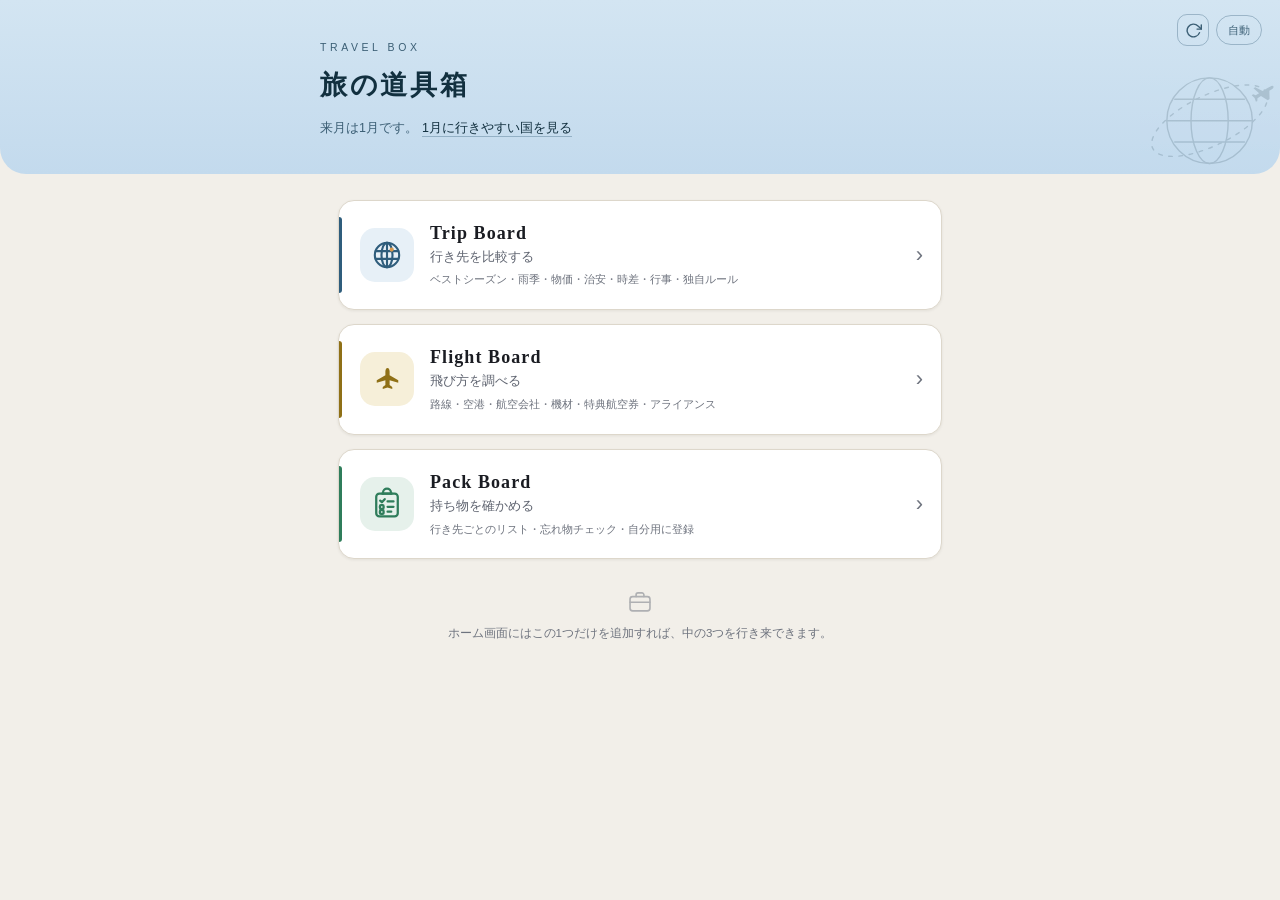
==== index.html @ 007981da "Pack Board を追加、航空券の時期と雨季の終わりかけの評価" ====
<!DOCTYPE html>
<html lang="ja">
<head>
<meta charset="UTF-8">
<meta name="viewport" content="width=device-width, initial-scale=1, viewport-fit=cover">
<meta name="apple-mobile-web-app-capable" content="yes">
<!-- 上の帯が明るい色になったので、iPhone の時計や電池は黒で出す必要があります。
     black-translucent のままだと白文字になって読めません。
     ★これも追加した瞬間に焼き付く項目です。 -->
<meta name="apple-mobile-web-app-status-bar-style" content="default">
<meta name="apple-mobile-web-app-title" content="Travel Box">
<meta name="theme-color" content="#d3e5f2" media="(prefers-color-scheme: light)">
<meta name="theme-color" content="#14303f" media="(prefers-color-scheme: dark)">
<link rel="manifest" href="manifest.json">
<link rel="apple-touch-icon" href="img/app-icon-180.png">
<link rel="icon" type="image/png" sizes="192x192" href="img/app-icon-192.png">
<link rel="icon" type="image/png" sizes="512x512" href="img/app-icon-512.png">
<title>Travel Box</title>
<script>
/* 画面が描かれる前に明暗を決めます。中のアプリと同じ保存先を使わないよう、
   玄関は玄関で自分の設定を持ちます。 */
(function () {
  try {
    var pref = localStorage.getItem('travel-box-v1:theme') || 'auto';
    var dark = pref === 'dark' ||
               (pref === 'auto' && matchMedia('(prefers-color-scheme: dark)').matches);
    document.documentElement.dataset.theme = dark ? 'dark' : 'light';
  } catch (e) {
    document.documentElement.dataset.theme = 'light';
  }
})();
</script>
<!-- ★ ?v= は「読み込み直させるための版番号」です。
     css を直したら、ここを1つ上げてください。 -->
<link rel="stylesheet" href="css/entry.css?v=20260816a">
</head>
<body>

<!-- ===== しるしのもと =====
     形をここに1回だけ書いて、下から <use> で呼び出します。
     同じ形を何度も書かずに済み、大きさと色は呼び出す側で決められます。
     地球と飛行機は中の2つのアプリの目印でもあるので、
     形を変えるときは Trip Board / Flight Board のヘッダーもそろえてください。 -->
<svg class="sprite" aria-hidden="true" focusable="false">
  <symbol id="i-globe" viewBox="0 0 24 24">
    <g fill="none" stroke="currentColor" stroke-width="1.5" stroke-linecap="round">
      <circle cx="12" cy="12" r="8.6"/>
      <ellipse cx="12" cy="12" rx="3.9" ry="8.6"/>
      <path d="M4 9.3h16M4 14.7h16M12 3.4v17.2"/>
    </g>
    <!-- 行き先の点。ひとつだけ色を差して、地球儀ではなく「旅の目的地」に見せます -->
    <circle class="i-ac" cx="15.3" cy="8.2" r="1.5"/>
  </symbol>

  <symbol id="i-plane" viewBox="0 0 24 24">
    <path fill="currentColor" d="M12 2.4c1.05 0 1.75 1.35 1.75 3v3.05l7.15 4.2v2.1
      l-7.15-2.2v4.05l2.2 1.6v1.6L12 18.7l-3.95 1.1v-1.6l2.2-1.6v-4.05L3.1 14.75v-2.1
      l7.15-4.2V5.4c0-1.65.7-3 1.75-3z"/>
  </symbol>

  <!-- 更新のしるし。時計回りの矢印は「読み込み直す」の共通の形です -->
  <symbol id="i-refresh" viewBox="0 0 24 24">
    <g fill="none" stroke="currentColor" stroke-width="2"
       stroke-linecap="round" stroke-linejoin="round">
      <polyline points="23 4 23 10 17 10"/>
      <path d="M20.49 15a9 9 0 1 1-2.12-9.36L23 10"/>
    </g>
  </symbol>

  <!-- Pack Board のしるし。留め具の付いた紙ばさみ -->
  <symbol id="i-board" viewBox="0 0 24 24">
    <g fill="none" stroke="currentColor" stroke-width="1.6"
       stroke-linecap="round" stroke-linejoin="round">
      <rect x="4.4" y="4.6" width="15.2" height="16.2" rx="2.2"/>
      <path d="M9.2 4.6V3.9a2.8 2.8 0 0 1 5.6 0v.7"/>
      <path d="M8.6 4.6h6.8"/>
      <path d="M12.4 10.2h4.2M12.4 14h4.2M12.4 17.4h2.6"/>
      <path d="m7.2 9.6 1.2 1.2 2-2.2"/>
      <rect x="7" y="12.8" width="2.6" height="2.6" rx=".7"/>
      <rect x="7" y="16.4" width="2.6" height="2.6" rx=".7"/>
    </g>
  </symbol>

  <symbol id="i-case" viewBox="0 0 24 24">
    <g fill="none" stroke="currentColor" stroke-width="1.5"
       stroke-linecap="round" stroke-linejoin="round">
      <rect x="2.8" y="7" width="18.4" height="13.2" rx="2.4"/>
      <path d="M8.4 7V5.4a1.8 1.8 0 0 1 1.8-1.8h3.6a1.8 1.8 0 0 1 1.8 1.8V7"/>
      <path d="M2.8 12.2h18.4"/>
    </g>
  </symbol>
</svg>

<header class="hero">
  <!-- 上の帯の絵。地球とその周りを回る点線が、中の2つのアプリ
       （行き先を選ぶ／飛び方を調べる）をそのまま表しています。
       文字より薄くしてあるので、見出しの読みやすさは変わりません。 -->
  <svg class="hero__art" viewBox="0 0 200 150" aria-hidden="true" focusable="false">
    <g fill="none" stroke="currentColor" stroke-width="1.5" stroke-linecap="round">
      <circle cx="120" cy="76" r="46"/>
      <ellipse cx="120" cy="76" rx="20" ry="46"/>
      <path d="M74 76h92M82.5 53h75M82.5 99h75"/>
      <ellipse cx="120" cy="76" rx="68" ry="27"
               transform="rotate(-26 120 76)" stroke-dasharray="4 7"/>
    </g>
    <path fill="currentColor" transform="translate(179 45) rotate(58) scale(1.25)"
          d="M0-9c.9 0 1.5 1.1 1.5 2.5v2.5l6.1 3.6v1.8L1.5 4.5V8l1.9 1.4v1.4L0 10l-3.4.8
             v-1.4L-1.5 8V4.5l-6.1 1.9V4.6l6.1-3.6v-2.5C-1.5-7.9-.9-9 0-9z"/>
  </svg>

  <div class="hero__inner">
    <p class="hero__kicker">TRAVEL BOX</p>
    <h1 class="hero__title">旅の道具箱</h1>
    <p class="hero__sub" id="heroSub">読み込み中…</p>
  </div>
  <div class="hero__btns">
    <!-- 手動での更新。ふだんは sw.js が自動で新しくしますが、
         古い画面のままのときはここを押します（js/update.js） -->
    <button type="button" class="head-icon" id="updateBtn"
            title="最新版に更新" aria-label="最新版に更新">
      <svg class="head-icon__i" aria-hidden="true"><use href="#i-refresh"/></svg>
    </button>
    <button type="button" class="theme-btn" id="themeBtn">自動</button>
  </div>
</header>

<main class="page">

  <!-- ===== アプリの一覧 ===== -->
  <nav class="apps" aria-label="アプリ">

    <a class="app app--trip" href="Trip-Board/index.html">
      <span class="app__icon" aria-hidden="true">
        <svg class="app__mark"><use href="#i-globe"/></svg>
      </span>
      <span class="app__body">
        <span class="app__name">Trip Board</span>
        <span class="app__desc">行き先を比較する</span>
        <span class="app__detail">ベストシーズン・雨季・物価・治安・時差・行事・独自ルール</span>
      </span>
      <span class="app__chev" aria-hidden="true">›</span>
    </a>

    <a class="app app--flight" href="Flight-Board/index.html">
      <span class="app__icon" aria-hidden="true">
        <svg class="app__mark app__mark--plane"><use href="#i-plane"/></svg>
      </span>
      <span class="app__body">
        <span class="app__name">Flight Board</span>
        <span class="app__desc">飛び方を調べる</span>
        <span class="app__detail">路線・空港・航空会社・機材・特典航空券・アライアンス</span>
      </span>
      <span class="app__chev" aria-hidden="true">›</span>
    </a>

    <a class="app app--pack" href="Pack-Board/index.html">
      <span class="app__icon" aria-hidden="true">
        <svg class="app__mark"><use href="#i-board"/></svg>
      </span>
      <span class="app__body">
        <span class="app__name">Pack Board</span>
        <span class="app__desc">持ち物を確かめる</span>
        <span class="app__detail">行き先ごとのリスト・忘れ物チェック・自分用に登録</span>
      </span>
      <span class="app__chev" aria-hidden="true">›</span>
    </a>

  </nav>


  <footer class="foot">
    <svg class="foot__mark" aria-hidden="true"><use href="#i-case"/></svg>
    <p>ホーム画面にはこの1つだけを追加すれば、中の3つを行き来できます。</p>
  </footer>

</main>

<script>
/* 明暗の切り替え。中のアプリと同じ操作感に揃えています。 */
(function () {
  var btn = document.getElementById('themeBtn');
  var key = 'travel-box-v1:theme';
  var order = ['auto', 'light', 'dark'];
  var label = { auto: '自動', light: '明', dark: '暗' };

  function apply(pref) {
    var dark = pref === 'dark' ||
      (pref === 'auto' && matchMedia('(prefers-color-scheme: dark)').matches);
    document.documentElement.dataset.theme = dark ? 'dark' : 'light';
    btn.textContent = label[pref];
  }

  var pref = localStorage.getItem(key) || 'auto';
  apply(pref);
  btn.addEventListener('click', function () {
    pref = order[(order.indexOf(pref) + 1) % order.length];
    try { localStorage.setItem(key, pref); } catch (e) { /* 無視 */ }
    apply(pref);
  });
  matchMedia('(prefers-color-scheme: dark)').addEventListener('change', function () {
    apply(pref);
  });
})();

/* 見出しの下に、いまの日本時刻と「来月のおすすめ」への入口を出します。
   玄関に来た時点でひとつだけ判断の材料があると、次に押す場所が決まります。 */
(function () {
  var now = new Date();
  var next = new Date(now.getFullYear(), now.getMonth() + 1, 1);
  var m = next.getMonth() + 1;
  var sub = document.getElementById('heroSub');
  sub.innerHTML = '来月は' + m + '月です。' +
    '<a href="Trip-Board/index.html">' + m + '月に行きやすい国を見る</a>';

  /* Trip Board 側は選んだ月を保存して開くので、
     ここで先に書き込んでおけば、開いた瞬間にその月で並びます。 */
  try {
    var key = 'trip-board-v1:state';
    var s = JSON.parse(localStorage.getItem(key) || '{}');
    var link = sub.querySelector('a');
    link.addEventListener('click', function () {
      s.month = m;
      localStorage.setItem(key, JSON.stringify(s));
    });
  } catch (e) { /* 保存できなくてもリンクは働きます */ }
})();
</script>
<script src="js/update.js?v=20260816a"></script>

<script>
/* 世話係の登録。これが無いと sw.js は働きません。
   ★この行が入った版を上げた直後だけ、ホーム画面のアイコンを
     いったん消して追加し直す必要があります（古いページには
     登録が入っていないため）。以降は自動で新しくなります。 */
if ('serviceWorker' in navigator) {
  window.addEventListener('load', function () {
    navigator.serviceWorker.register('sw.js').catch(function () {});
  });
}
</script>
</body>
</html>
---- css/entry.css ----
/* ============================================================
 *  Travel Box — 玄関のデザイン
 *
 *  上の帯はホーム画面のアイコンと同じ淡い藍にしています。
 *  アイコンを押した先が同じ色で始まるので、つながって見えます。
 *  それぞれのアプリの色（藍と金）はカードの中でだけ使います。
 * ============================================================ */

* { box-sizing: border-box; }

:root {
  --bg:        #f2efe9;
  --surface:   #ffffff;
  --surface-2: #f7f4ee;
  --line:      #ddd7cb;
  --text:      #1a1c22;
  --text-sub:  #5f6470;
  --text-weak: #6e737e;
  /* 上の帯はアイコンの地と同じ色。ホーム画面のアイコンを押した先が
     同じ色で始まるので、つながって見えます。 */
  --hero-bg:   #d3e5f2;
  --hero-bg-2: #c3daed;   /* 帯の下端。上端より少しだけ深い同系色 */
  --hero-fg:   #12303f;   /* 10.7 : 1 */
  --hero-sub:  #3c5f75;   /*  5.3 : 1 */
  --hero-line: rgba(30, 74, 104, .3);
  --trip:      #2f5d7c;
  --flight:    #8f7016;
  --pack:      #2f7d5b;
  /* しるしを置く四角の地。アプリの色を薄く敷いて、
     2枚のカードがひと目で別のものだと分かるようにしています。 */
  --tile-trip:   #e7f0f7;
  --tile-flight: #f6efd9;
  --tile-pack:   #e6f1eb;
  --radius:    16px;
  --shadow:    0 1px 3px rgba(30, 28, 20, .07);
}

:root[data-theme="dark"] {
  --bg:        #0e1016;
  --surface:   #171a22;
  --surface-2: #1d2029;
  --line:      #333846;
  --text:      #e9eaee;
  --text-sub:  #a2a7b3;
  --text-weak: #8d929e;
  --hero-bg:   #14303f;   /* 暗いときは同じ色味を深くした紺 */
  --hero-bg-2: #0f2531;
  --hero-fg:   #eaf3fa;
  --hero-sub:  #9fbdd2;
  --hero-line: rgba(200, 224, 240, .3);
  --trip:      #7fb3d5;
  --flight:    #c9a227;
  --pack:      #5fbf92;
  --tile-trip:   #1d2c37;
  --tile-flight: #2a2718;
  --tile-pack:   #1b2b23;
  --shadow:    none;
}

html, body { margin: 0; padding: 0; }

/* しるしのもと。画面には出さず、<use> で呼び出すためだけに置いてあります。
   display:none にすると Safari で <use> が働かないので、
   場所を取らない形で残しています。 */
.sprite {
  position: absolute;
  width: 0;
  height: 0;
  overflow: hidden;
}
/* しるしの中で1点だけ差す色。地球の「行き先の点」に使っています */
.i-ac { fill: #d99a4e; stroke: none; }

body {
  font-family: -apple-system, BlinkMacSystemFont, "Hiragino Sans",
               "Hiragino Kaku Gothic ProN", "Yu Gothic", sans-serif;
  font-size: 15px;
  line-height: 1.75;
  background: var(--bg);
  color: var(--text);
  -webkit-text-size-adjust: 100%;
}

/* ---------- 見出し ---------- */
.hero {
  position: relative;
  overflow: hidden;                 /* 絵が右にはみ出す分を切ります */
  /* 上端はアイコンと同じ色のまま（iPhone の時計まわりと地続きに見せるため）、
     下へ行くほどわずかに深くします。板に厚みが出ます。 */
  background: linear-gradient(180deg, var(--hero-bg) 0%, var(--hero-bg-2) 100%);
  color: var(--hero-fg);
  padding: calc(38px + env(safe-area-inset-top)) 22px 34px;
  /* 下の角を丸めて、帯ではなく1枚の板に見せます。
     下地の生成りが角からのぞくので、階層が伝わります。 */
  border-radius: 0 0 26px 26px;
}

/* 上の帯の絵。文字の下に敷きます。
   opacity を上げると見出しが読みにくくなるので、0.2 までにしてください。 */
.hero__art {
  position: absolute;
  right: -4px;
  bottom: -16px;
  width: 186px;
  height: auto;
  color: var(--hero-fg);
  opacity: .17;
  pointer-events: none;
}

.hero__inner { position: relative; max-width: 640px; margin: 0 auto; }

.hero__kicker {
  margin: 0;
  font-size: 10.5px;
  letter-spacing: .34em;
  color: var(--hero-sub);
}

.hero__title {
  margin: 6px 0 8px;
  font-family: "Hiragino Mincho ProN", "Yu Mincho", serif;
  font-weight: 600;
  font-size: 27px;
  letter-spacing: .1em;
}

.hero__sub {
  margin: 0;
  font-size: 12.5px;
  color: var(--hero-sub);
}
.hero__sub a {
  color: var(--hero-fg);
  text-decoration: none;
  border-bottom: 1px solid var(--hero-line);
  padding-bottom: 1px;
  margin-left: 4px;
}

/* 右上のボタン2つ。更新と明暗の切替を並べます */
.hero__btns {
  position: absolute;
  top: calc(14px + env(safe-area-inset-top));
  right: 18px;
  display: flex;
  align-items: center;
  gap: 7px;
}

.theme-btn {
  padding: 5px 11px;
  border: 1px solid var(--hero-line);
  border-radius: 999px;
  background: transparent;
  color: var(--hero-sub);
  font: inherit;
  font-size: 10.5px;
  cursor: pointer;
}
.theme-btn:active { background: rgba(30, 74, 104, .12); }

/* ---------- ページ ---------- */
.page {
  max-width: 640px;
  margin: 0 auto;
  padding: 26px 18px calc(48px + env(safe-area-inset-bottom));
}

/* ---------- アプリのカード ---------- */
.apps { display: flex; flex-direction: column; gap: 14px; }

.app {
  position: relative;
  overflow: hidden;
  display: flex;
  align-items: center;
  gap: 16px;
  padding: 20px 18px 20px 21px;
  border: 1px solid var(--line);
  border-radius: var(--radius);
  background: var(--surface);
  box-shadow: var(--shadow);
  text-decoration: none;
  color: inherit;
}
.app:active { background: var(--surface-2); }

/* カードの左端の細い色帯。アプリごとの色をここでも出して、
   カードとしるしが同じ持ち物だと分かるようにしています。 */
.app::before {
  content: "";
  position: absolute;
  left: 0;
  top: 16px;
  bottom: 16px;
  width: 3px;
  border-radius: 0 3px 3px 0;
  background: currentColor;
}
.app--trip::before { color: var(--trip); }
.app--flight::before { color: var(--flight); }
.app--pack::before { color: var(--pack); }

.app__icon {
  flex: 0 0 auto;
  width: 54px;
  height: 54px;
  display: flex;
  align-items: center;
  justify-content: center;
  border-radius: 15px;
  background: var(--tile);
}
.app__mark {
  width: 34px;
  height: 34px;
  display: block;
}
/* 飛行機は塗りのしるしなので、線の地球と重さをそろえるために少し小さくします */
.app__mark--plane { width: 29px; height: 29px; }

.app--trip .app__icon { color: var(--trip); --tile: var(--tile-trip); }
.app--flight .app__icon { color: var(--flight); --tile: var(--tile-flight); }
.app--pack .app__icon { color: var(--pack); --tile: var(--tile-pack); }

.app__body { flex: 1 1 auto; min-width: 0; display: flex; flex-direction: column; }

.app__name {
  font-family: "Hiragino Mincho ProN", "Yu Mincho", serif;
  font-weight: 600;
  font-size: 18px;
  letter-spacing: .06em;
  line-height: 1.4;
}
.app__desc { font-size: 13px; color: var(--text-sub); }
.app__detail {
  margin-top: 3px;
  font-size: 11px;
  line-height: 1.6;
  color: var(--text-weak);
}

.app__chev { flex: 0 0 auto; font-size: 22px; color: var(--text-weak); }

/* ---------- 足元 ---------- */
.foot {
  margin-top: 30px;
  font-size: 11.5px;
  color: var(--text-weak);
  text-align: center;
}
.foot p { margin: 0; }
/* 鞄のしるし。ホーム画面のアイコンと同じ形なので、
   「この1つを入れておけばよい」という文と絵が同じことを言っています。 */
.foot__mark {
  width: 26px;
  height: 26px;
  display: block;
  margin: 0 auto 8px;
  color: var(--text-weak);
  opacity: .5;
}

/* ===== 更新ボタン =====
   ホームボタンと同じ「囲みのある四角＝押せる」に揃えています。
   押しているあいだは矢印が回って、待っていることが分かるようにします。 */
.head-icon {
  position: relative;
  flex: 0 0 auto;
  width: 32px;
  height: 32px;
  display: flex;
  align-items: center;
  justify-content: center;
  padding: 0;
  border-radius: 10px;
  font: inherit;
  cursor: pointer;
}
/* 見た目は32pxのまま、指の当たり判定だけ44pxに広げます */
.head-icon::after {
  content: "";
  position: absolute;
  top: 50%;
  left: 50%;
  width: 44px;
  height: 44px;
  transform: translate(-50%, -50%);
}
.head-icon__i { width: 17px; height: 17px; display: block; }
.head-icon.is-busy { pointer-events: none; }
.head-icon.is-busy .head-icon__i { animation: spin .9s linear infinite; }
@keyframes spin { to { transform: rotate(360deg); } }
@media (prefers-reduced-motion: reduce) {
  .head-icon.is-busy .head-icon__i { animation: none; opacity: .5; }
}

/* ===== 画面の上に出る短い知らせ =====
   押したのに何も言われないと、効いたのかどうか分かりません。 */
.toast {
  position: fixed;
  left: 50%;
  top: calc(14px + env(safe-area-inset-top));
  z-index: 60;
  margin: 0;
  padding: 9px 18px;
  max-width: calc(100vw - 32px);
  border-radius: 999px;
  font-size: 13px;
  text-align: center;
  transform: translate(-50%, -14px);
  opacity: 0;
  transition: opacity .3s ease, transform .3s ease;
  pointer-events: none;
}
.toast.is-on { opacity: 1; transform: translate(-50%, 0); }

.head-icon {
  border: 1px solid var(--hero-line);
  background: transparent;
  color: var(--hero-sub);
}
.head-icon:active { background: rgba(30, 74, 104, .12); }
.toast {
  background: var(--text);
  color: var(--bg);
  box-shadow: 0 2px 10px rgba(20, 20, 25, .25);
}
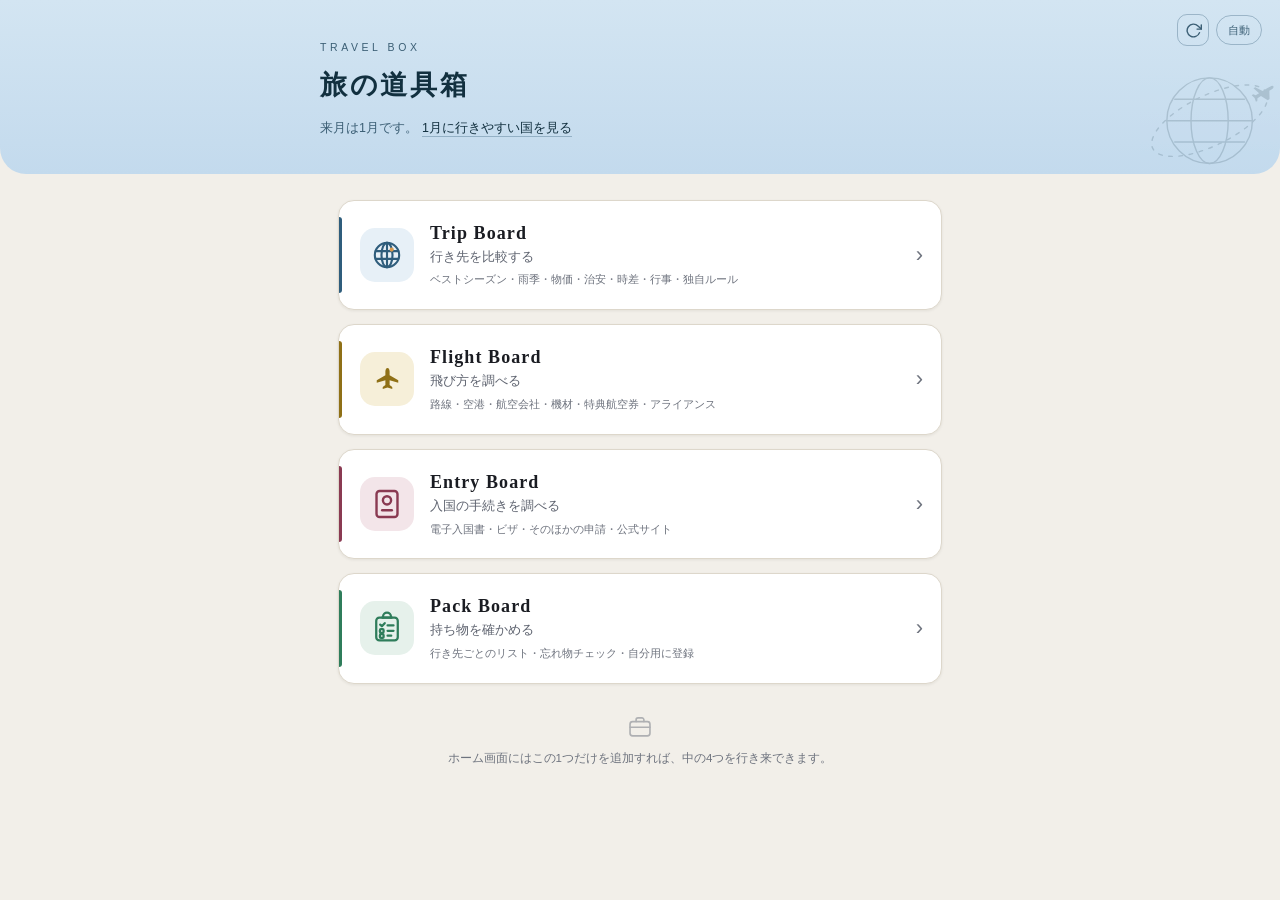
==== commit 62bd561e: "入国の手続きを Entry Board として独立したアプリにした" ====
--- a/index.html
+++ b/index.html
@@ -32,7 +32,7 @@
 </script>
 <!-- ★ ?v= は「読み込み直させるための版番号」です。
      css を直したら、ここを1つ上げてください。 -->
-<link rel="stylesheet" href="css/entry.css?v=20260816a">
+<link rel="stylesheet" href="css/entry.css?v=20260817a">
 </head>
 <body>
 
@@ -78,6 +78,16 @@
       <path d="m7.2 9.6 1.2 1.2 2-2.2"/>
       <rect x="7" y="12.8" width="2.6" height="2.6" rx=".7"/>
       <rect x="7" y="16.4" width="2.6" height="2.6" rx=".7"/>
+    </g>
+  </symbol>
+
+  <!-- Entry Board のしるし。パスポートに判が押された形 -->
+  <symbol id="i-passport" viewBox="0 0 24 24">
+    <g fill="none" stroke="currentColor" stroke-width="1.7"
+       stroke-linecap="round" stroke-linejoin="round">
+      <rect x="4.6" y="2.8" width="14.8" height="18.4" rx="2.2"/>
+      <circle cx="12" cy="9.4" r="2.9"/>
+      <path d="M8.6 16.4h6.8"/>
     </g>
   </symbol>
 
@@ -153,6 +163,18 @@
       <span class="app__chev" aria-hidden="true">›</span>
     </a>
 
+    <a class="app app--entry" href="Entry-Board/index.html">
+      <span class="app__icon" aria-hidden="true">
+        <svg class="app__mark"><use href="#i-passport"/></svg>
+      </span>
+      <span class="app__body">
+        <span class="app__name">Entry Board</span>
+        <span class="app__desc">入国の手続きを調べる</span>
+        <span class="app__detail">電子入国書・ビザ・そのほかの申請・公式サイト</span>
+      </span>
+      <span class="app__chev" aria-hidden="true">›</span>
+    </a>
+
     <a class="app app--pack" href="Pack-Board/index.html">
       <span class="app__icon" aria-hidden="true">
         <svg class="app__mark"><use href="#i-board"/></svg>
@@ -170,7 +192,7 @@
 
   <footer class="foot">
     <svg class="foot__mark" aria-hidden="true"><use href="#i-case"/></svg>
-    <p>ホーム画面にはこの1つだけを追加すれば、中の3つを行き来できます。</p>
+    <p>ホーム画面にはこの1つだけを追加すれば、中の4つを行き来できます。</p>
   </footer>
 
 </main>
@@ -225,7 +247,7 @@
   } catch (e) { /* 保存できなくてもリンクは働きます */ }
 })();
 </script>
-<script src="js/update.js?v=20260816a"></script>
+<script src="js/update.js?v=20260817a"></script>
 
 <script>
 /* 世話係の登録。これが無いと sw.js は働きません。
--- a/css/entry.css
+++ b/css/entry.css
@@ -26,11 +26,13 @@
   --trip:      #2f5d7c;
   --flight:    #8f7016;
   --pack:      #2f7d5b;
+  --entry:     #8a3a52;   /* あずき。白地で 7.5 : 1 */
   /* しるしを置く四角の地。アプリの色を薄く敷いて、
      2枚のカードがひと目で別のものだと分かるようにしています。 */
   --tile-trip:   #e7f0f7;
   --tile-flight: #f6efd9;
   --tile-pack:   #e6f1eb;
+  --tile-entry:  #f3e5e9;
   --radius:    16px;
   --shadow:    0 1px 3px rgba(30, 28, 20, .07);
 }
@@ -51,9 +53,11 @@
   --trip:      #7fb3d5;
   --flight:    #c9a227;
   --pack:      #5fbf92;
+  --entry:     #e8a0b4;   /* 暗い地の上なので明るく反転 */
   --tile-trip:   #1d2c37;
   --tile-flight: #2a2718;
   --tile-pack:   #1b2b23;
+  --tile-entry:  #2c1a20;
   --shadow:    none;
 }
 
@@ -201,6 +205,7 @@
 .app--trip::before { color: var(--trip); }
 .app--flight::before { color: var(--flight); }
 .app--pack::before { color: var(--pack); }
+.app--entry::before { color: var(--entry); }
 
 .app__icon {
   flex: 0 0 auto;
@@ -223,6 +228,7 @@
 .app--trip .app__icon { color: var(--trip); --tile: var(--tile-trip); }
 .app--flight .app__icon { color: var(--flight); --tile: var(--tile-flight); }
 .app--pack .app__icon { color: var(--pack); --tile: var(--tile-pack); }
+.app--entry .app__icon { color: var(--entry); --tile: var(--tile-entry); }
 
 .app__body { flex: 1 1 auto; min-width: 0; display: flex; flex-direction: column; }
 
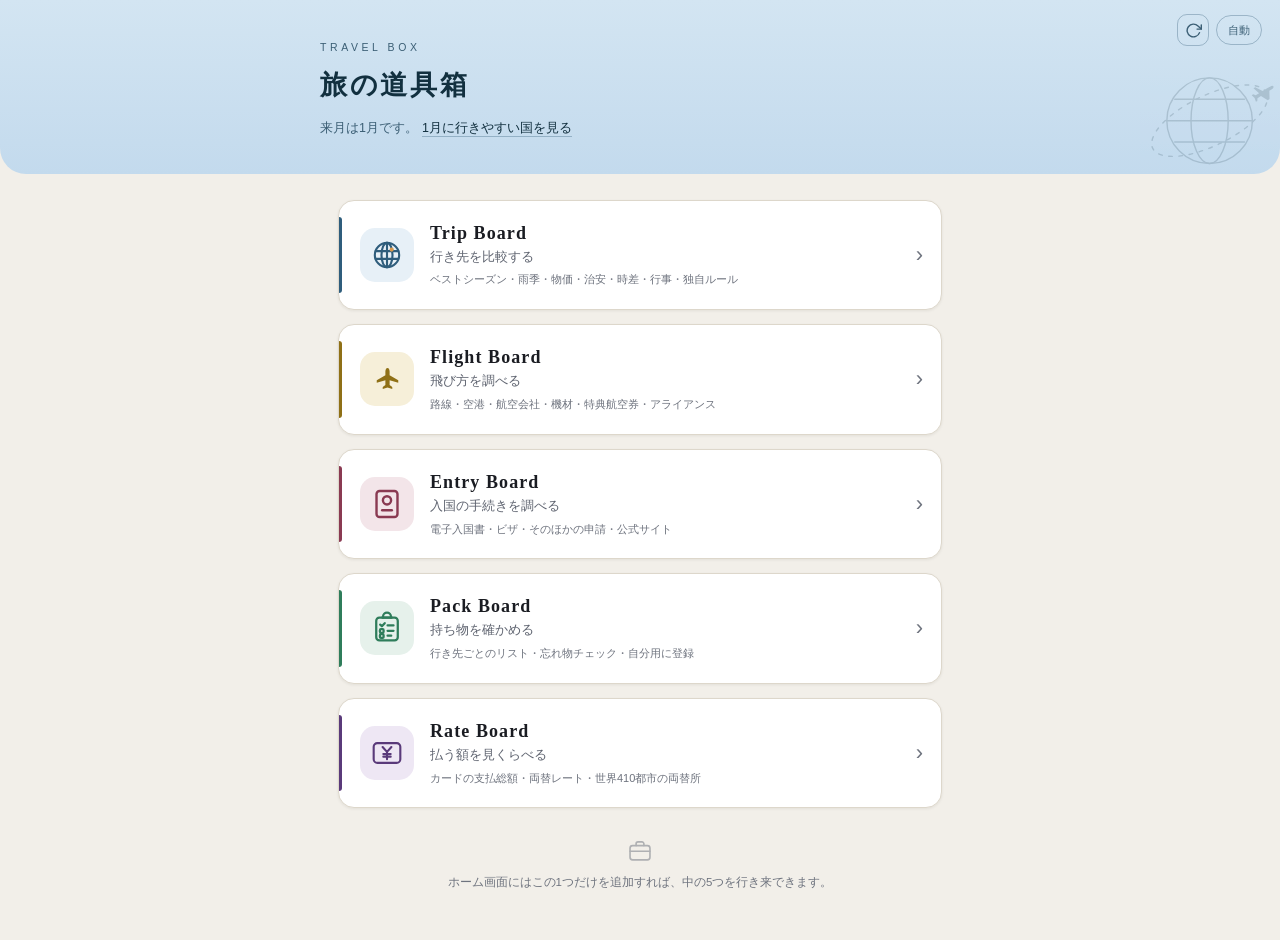
==== commit ce945a32: "Rate Board（外貨計算・配布版）を追加" ====
--- a/index.html
+++ b/index.html
@@ -91,6 +91,23 @@
     </g>
   </symbol>
 
+  <!-- Rate Board のしるし。横長のお札に円記号。
+       円記号は線だけで描いてあるので、書体の無い端末でも同じ形になります。
+       ★ Entry Board のパスポートも「四角の中に何か」ですが、
+          あちらは縦長、こちらは横長にして見分けが付くようにしています。
+       ★ 線と線のすきまは 1.5 以上を保ってください。
+          これより詰めると、34px で描いたとき線どうしがくっついて
+          記号に見えなくなります（実際に一度そうなりました）。 -->
+  <symbol id="i-rate" viewBox="0 0 24 24">
+    <g fill="none" stroke="currentColor" stroke-width="1.5"
+       stroke-linecap="round" stroke-linejoin="round">
+      <rect x="2.6" y="5" width="18.8" height="14" rx="2.6"/>
+      <path d="M8.9 7.8 L12 11.2 L15.1 7.8"/>
+      <path d="M12 11.2 V16.4"/>
+      <path d="M9.4 12.7h5.2M9.4 14.6h5.2"/>
+    </g>
+  </symbol>
+
   <symbol id="i-case" viewBox="0 0 24 24">
     <g fill="none" stroke="currentColor" stroke-width="1.5"
        stroke-linecap="round" stroke-linejoin="round">
@@ -187,12 +204,29 @@
       <span class="app__chev" aria-hidden="true">›</span>
     </a>
 
+    <!-- ★ リンク先が他の4つと違います。
+         外貨計算アプリの実体は ~/Coding/外貨計算/ にあり、Travel Box の中には
+         置いていません（あちらは単独のアプリとしても公開しているためです）。
+         組み立てのとき「Rate-Board/index.html」に書き換わります。
+         配布用には web-haifu/、私用には web/ が入ります。 -->
+    <a class="app app--rate" href="Rate-Board/index.html">
+      <span class="app__icon" aria-hidden="true">
+        <svg class="app__mark"><use href="#i-rate"/></svg>
+      </span>
+      <span class="app__body">
+        <span class="app__name">Rate Board</span>
+        <span class="app__desc">払う額を見くらべる</span>
+        <span class="app__detail">カードの支払総額・両替レート・世界410都市の両替所</span>
+      </span>
+      <span class="app__chev" aria-hidden="true">›</span>
+    </a>
+
   </nav>
 
 
   <footer class="foot">
     <svg class="foot__mark" aria-hidden="true"><use href="#i-case"/></svg>
-    <p>ホーム画面にはこの1つだけを追加すれば、中の4つを行き来できます。</p>
+    <p>ホーム画面にはこの1つだけを追加すれば、中の5つを行き来できます。</p>
   </footer>
 
 </main>
--- a/css/entry.css
+++ b/css/entry.css
@@ -27,12 +27,14 @@
   --flight:    #8f7016;
   --pack:      #2f7d5b;
   --entry:     #8a3a52;   /* あずき。白地で 7.5 : 1 */
+  --rate:      #5a3a7a;   /* 藤紫。白地で 9.1 : 1。他の4色と色味がいちばん離れています */
   /* しるしを置く四角の地。アプリの色を薄く敷いて、
      2枚のカードがひと目で別のものだと分かるようにしています。 */
   --tile-trip:   #e7f0f7;
   --tile-flight: #f6efd9;
   --tile-pack:   #e6f1eb;
   --tile-entry:  #f3e5e9;
+  --tile-rate:   #eee7f4;
   --radius:    16px;
   --shadow:    0 1px 3px rgba(30, 28, 20, .07);
 }
@@ -54,10 +56,12 @@
   --flight:    #c9a227;
   --pack:      #5fbf92;
   --entry:     #e8a0b4;   /* 暗い地の上なので明るく反転 */
+  --rate:      #c3a4e2;   /* 暗い地で 8.1 : 1 */
   --tile-trip:   #1d2c37;
   --tile-flight: #2a2718;
   --tile-pack:   #1b2b23;
   --tile-entry:  #2c1a20;
+  --tile-rate:   #241c2e;
   --shadow:    none;
 }
 
@@ -206,6 +210,7 @@
 .app--flight::before { color: var(--flight); }
 .app--pack::before { color: var(--pack); }
 .app--entry::before { color: var(--entry); }
+.app--rate::before { color: var(--rate); }
 
 .app__icon {
   flex: 0 0 auto;
@@ -229,6 +234,7 @@
 .app--flight .app__icon { color: var(--flight); --tile: var(--tile-flight); }
 .app--pack .app__icon { color: var(--pack); --tile: var(--tile-pack); }
 .app--entry .app__icon { color: var(--entry); --tile: var(--tile-entry); }
+.app--rate .app__icon { color: var(--rate); --tile: var(--tile-rate); }
 
 .app__body { flex: 1 1 auto; min-width: 0; display: flex; flex-direction: column; }
 
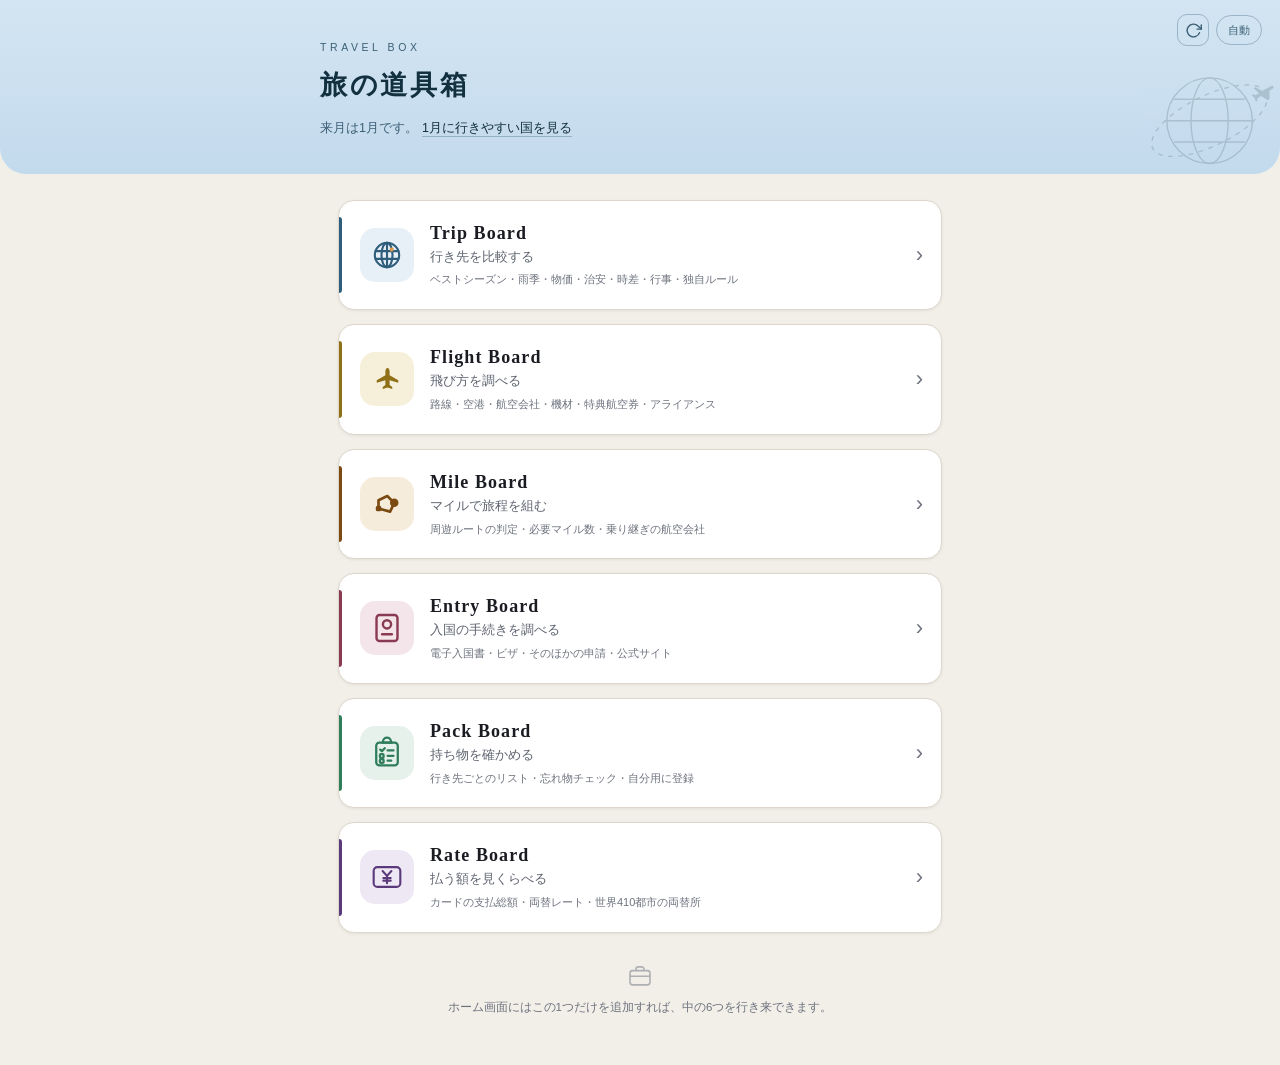
==== commit 0e93138d: "更新 2026-08-21 02:07" ====
--- a/index.html
+++ b/index.html
@@ -32,7 +32,7 @@
 </script>
 <!-- ★ ?v= は「読み込み直させるための版番号」です。
      css を直したら、ここを1つ上げてください。 -->
-<link rel="stylesheet" href="css/entry.css?v=20260817a">
+<link rel="stylesheet" href="css/entry.css?v=20260821a">
 </head>
 <body>
 
@@ -89,6 +89,20 @@
       <circle cx="12" cy="9.4" r="2.9"/>
       <path d="M8.6 16.4h6.8"/>
     </g>
+  </symbol>
+
+  <!-- Mile Board のしるし。周遊のルート。
+       四角が出発地、大きい丸が目的地、小さい丸が乗継地です。
+       ★ Mile Board 側のアプリアイコン（img/app-icon.svg）と同じ形です。
+         玄関でこのアプリを表しているしるしなので、片方だけ変えないでください。
+         こちらは玄関用に形を減らしてあります。しるしは24pxまで縮むので、
+         乗継地の小さい丸まで描くと、線と重なって団子に見えてしまいます。
+         出発地の四角と目的地の丸だけ残せば、小さくても道すじだと分かります。 -->
+  <symbol id="i-loop" viewBox="0 0 24 24">
+    <path d="M6 15.2V9.4l6.2-3 4.9 4.8-2.9 6.2z" fill="none" stroke="currentColor"
+          stroke-width="1.9" stroke-linejoin="round"/>
+    <circle cx="17.1" cy="11.2" r="3" fill="currentColor"/>
+    <rect x="4.1" y="13.3" width="3.9" height="3.9" rx="1.2" fill="currentColor"/>
   </symbol>
 
   <!-- Rate Board のしるし。横長のお札に円記号。
@@ -180,6 +194,18 @@
       <span class="app__chev" aria-hidden="true">›</span>
     </a>
 
+    <a class="app app--mile" href="Mile-Board/index.html">
+      <span class="app__icon" aria-hidden="true">
+        <svg class="app__mark"><use href="#i-loop"/></svg>
+      </span>
+      <span class="app__body">
+        <span class="app__name">Mile Board</span>
+        <span class="app__desc">マイルで旅程を組む</span>
+        <span class="app__detail">周遊ルートの判定・必要マイル数・乗り継ぎの航空会社</span>
+      </span>
+      <span class="app__chev" aria-hidden="true">›</span>
+    </a>
+
     <a class="app app--entry" href="Entry-Board/index.html">
       <span class="app__icon" aria-hidden="true">
         <svg class="app__mark"><use href="#i-passport"/></svg>
@@ -226,7 +252,7 @@
 
   <footer class="foot">
     <svg class="foot__mark" aria-hidden="true"><use href="#i-case"/></svg>
-    <p>ホーム画面にはこの1つだけを追加すれば、中の5つを行き来できます。</p>
+    <p>ホーム画面にはこの1つだけを追加すれば、中の6つを行き来できます。</p>
   </footer>
 
 </main>
@@ -281,7 +307,7 @@
   } catch (e) { /* 保存できなくてもリンクは働きます */ }
 })();
 </script>
-<script src="js/update.js?v=20260817a"></script>
+<script src="js/update.js?v=20260821a"></script>
 
 <script>
 /* 世話係の登録。これが無いと sw.js は働きません。
--- a/css/entry.css
+++ b/css/entry.css
@@ -28,6 +28,7 @@
   --pack:      #2f7d5b;
   --entry:     #8a3a52;   /* あずき。白地で 7.5 : 1 */
   --rate:      #5a3a7a;   /* 藤紫。白地で 9.1 : 1。他の4色と色味がいちばん離れています */
+  --mile:      #7a4a12;   /* 琥珀。白地で 7.3 : 1。Mile Board のアイコンの金にそろえています */
   /* しるしを置く四角の地。アプリの色を薄く敷いて、
      2枚のカードがひと目で別のものだと分かるようにしています。 */
   --tile-trip:   #e7f0f7;
@@ -35,6 +36,7 @@
   --tile-pack:   #e6f1eb;
   --tile-entry:  #f3e5e9;
   --tile-rate:   #eee7f4;
+  --tile-mile:   #f6ecdb;
   --radius:    16px;
   --shadow:    0 1px 3px rgba(30, 28, 20, .07);
 }
@@ -57,11 +59,13 @@
   --pack:      #5fbf92;
   --entry:     #e8a0b4;   /* 暗い地の上なので明るく反転 */
   --rate:      #c3a4e2;   /* 暗い地で 8.1 : 1 */
+  --mile:      #e0a35c;   /* 暗い地で 8.6 : 1 */
   --tile-trip:   #1d2c37;
   --tile-flight: #2a2718;
   --tile-pack:   #1b2b23;
   --tile-entry:  #2c1a20;
   --tile-rate:   #241c2e;
+  --tile-mile:   #2e2218;
   --shadow:    none;
 }
 
@@ -211,6 +215,7 @@
 .app--pack::before { color: var(--pack); }
 .app--entry::before { color: var(--entry); }
 .app--rate::before { color: var(--rate); }
+.app--mile::before { color: var(--mile); }
 
 .app__icon {
   flex: 0 0 auto;
@@ -235,6 +240,7 @@
 .app--pack .app__icon { color: var(--pack); --tile: var(--tile-pack); }
 .app--entry .app__icon { color: var(--entry); --tile: var(--tile-entry); }
 .app--rate .app__icon { color: var(--rate); --tile: var(--tile-rate); }
+.app--mile .app__icon { color: var(--mile); --tile: var(--tile-mile); }
 
 .app__body { flex: 1 1 auto; min-width: 0; display: flex; flex-direction: column; }
 
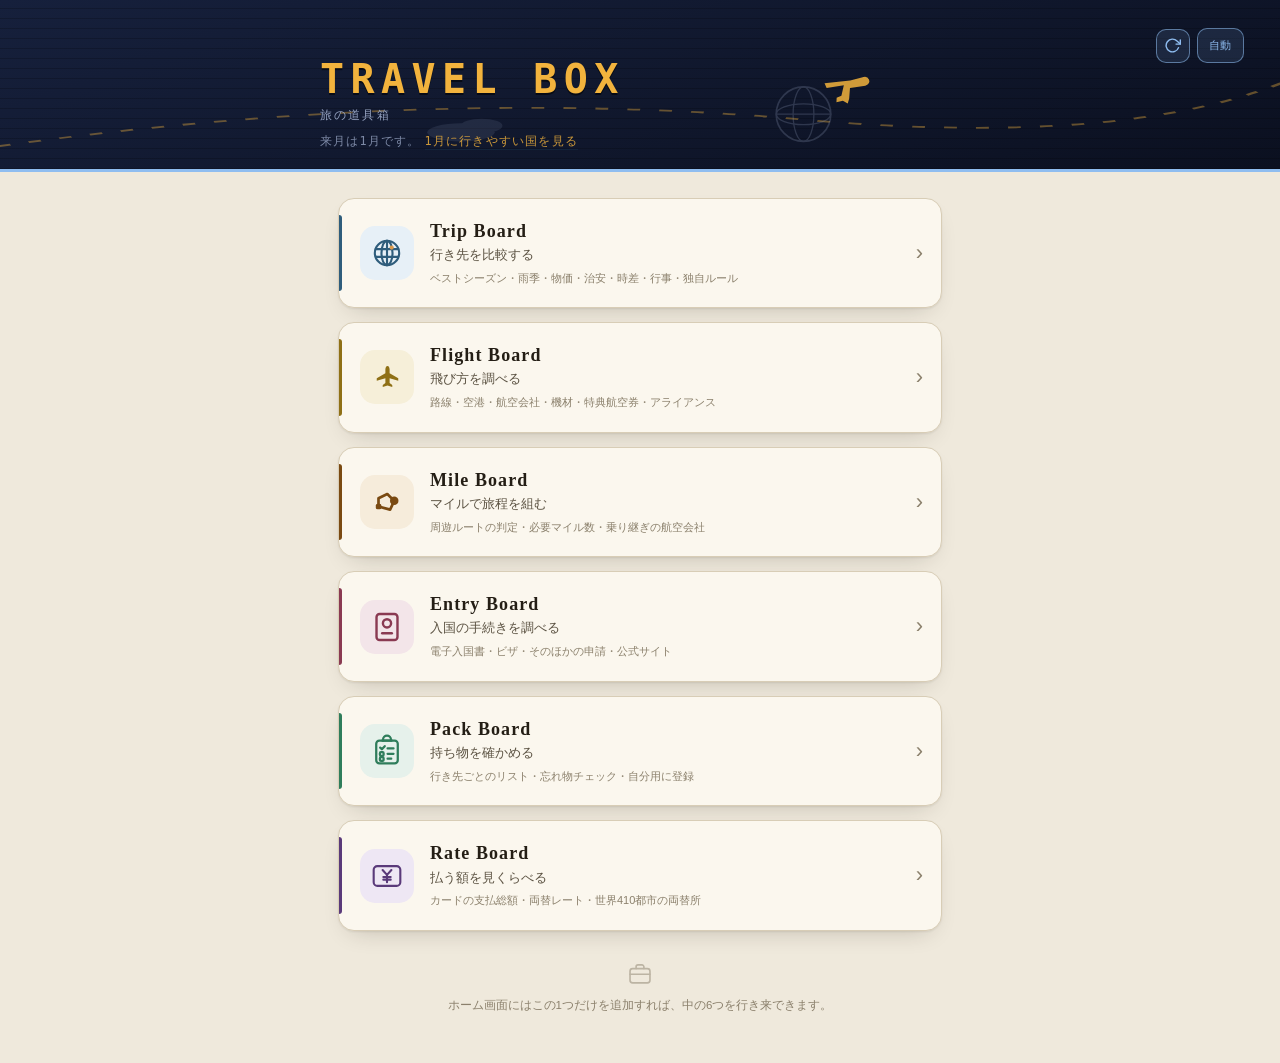
==== commit ea7be1bc: "更新 2026-08-21 04:47" ====
--- a/index.html
+++ b/index.html
@@ -32,9 +32,11 @@
 </script>
 <!-- ★ ?v= は「読み込み直させるための版番号」です。
      css を直したら、ここを1つ上げてください。 -->
-<link rel="stylesheet" href="css/entry.css?v=20260821a">
+<link rel="stylesheet" href="css/entry.css?v=20260822a">
+<!-- 旅の道具箱 共通デザイン。着せ替えなので、いちばん後ろで読みます -->
+<link rel="stylesheet" href="css/travel.css?v=20260822a">
 </head>
-<body>
+<body class="paper">
 
 <!-- ===== しるしのもと =====
      形をここに1回だけ書いて、下から <use> で呼び出します。
@@ -133,27 +135,29 @@
 </svg>
 
 <header class="hero">
-  <!-- 上の帯の絵。地球とその周りを回る点線が、中の2つのアプリ
-       （行き先を選ぶ／飛び方を調べる）をそのまま表しています。
-       文字より薄くしてあるので、見出しの読みやすさは変わりません。 -->
-  <svg class="hero__art" viewBox="0 0 200 150" aria-hidden="true" focusable="false">
-    <g fill="none" stroke="currentColor" stroke-width="1.5" stroke-linecap="round">
-      <circle cx="120" cy="76" r="46"/>
-      <ellipse cx="120" cy="76" rx="20" ry="46"/>
-      <path d="M74 76h92M82.5 53h75M82.5 99h75"/>
-      <ellipse cx="120" cy="76" rx="68" ry="27"
-               transform="rotate(-26 120 76)" stroke-dasharray="4 7"/>
-    </g>
-    <path fill="currentColor" transform="translate(179 45) rotate(58) scale(1.25)"
-          d="M0-9c.9 0 1.5 1.1 1.5 2.5v2.5l6.1 3.6v1.8L1.5 4.5V8l1.9 1.4v1.4L0 10l-3.4.8
-             v-1.4L-1.5 8V4.5l-6.1 1.9V4.6l6.1-3.6v-2.5C-1.5-7.9-.9-9 0-9z"/>
+  <!-- 板の上に薄く描く飾り。航路・地球・飛行機・雲。
+       道具箱の中の全アプリで同じ形にそろえてあります。
+       ここは玄関なので、いちばん高い板になります。 -->
+  <svg class="masthead-art" viewBox="0 0 400 130" preserveAspectRatio="none" aria-hidden="true">
+    <path d="M-10 116 Q 130 66 250 92 T 420 40" fill="none" stroke="#f2b33d"
+          stroke-width="1.4" stroke-dasharray="4 6" opacity=".38"/>
   </svg>
-
-  <div class="hero__inner">
-    <p class="hero__kicker">TRAVEL BOX</p>
-    <h1 class="hero__title">旅の道具箱</h1>
-    <p class="hero__sub" id="heroSub">読み込み中…</p>
-  </div>
+  <svg class="masthead-art" viewBox="0 0 400 130" aria-hidden="true">
+    <g transform="translate(326,88)" opacity=".24">
+      <circle r="21" fill="none" stroke="#95a2c0" stroke-width="1.3"/>
+      <ellipse rx="21" ry="8" fill="none" stroke="#95a2c0" stroke-width="1"/>
+      <ellipse rx="8" ry="21" fill="none" stroke="#95a2c0" stroke-width="1"/>
+      <path d="M-21 0h42" stroke="#95a2c0" stroke-width="1"/>
+    </g>
+    <g transform="translate(362,62) rotate(-24)" fill="#f2b33d" opacity=".85">
+      <path d="M0 0 L-19 -6 L-19 -2 L-6 1.4 L-11 8 L-15 8 L-16.5 11 L-11.5 12 L-9 15.5 L-6.5 12.6 L-2.5 5.2 L9 8.4 Q13.5 8.6 13.5 5.2 Q13.5 1.8 9 1.6 Z"/>
+    </g>
+    <g fill="#95a2c0" opacity=".13">
+      <ellipse cx="62" cy="102" rx="26" ry="7"/>
+      <ellipse cx="78" cy="97" rx="16" ry="5.5"/>
+    </g>
+  </svg>
+
   <div class="hero__btns">
     <!-- 手動での更新。ふだんは sw.js が自動で新しくしますが、
          古い画面のままのときはここを押します（js/update.js） -->
@@ -162,6 +166,11 @@
       <svg class="head-icon__i" aria-hidden="true"><use href="#i-refresh"/></svg>
     </button>
     <button type="button" class="theme-btn" id="themeBtn">自動</button>
+  </div>
+  <div class="hero__inner">
+    <h1 class="hero__title">Travel Box</h1>
+    <p class="hero__kicker">旅の道具箱</p>
+    <p class="hero__sub" id="heroSub">読み込み中…</p>
   </div>
 </header>
 
@@ -307,7 +316,7 @@
   } catch (e) { /* 保存できなくてもリンクは働きます */ }
 })();
 </script>
-<script src="js/update.js?v=20260821a"></script>
+<script src="js/update.js?v=20260822a"></script>
 
 <script>
 /* 世話係の登録。これが無いと sw.js は働きません。
--- a/css/entry.css
+++ b/css/entry.css
@@ -1,3 +1,7 @@
+/* ★色は css/travel.css にまとめてあります。
+   板のふちの色（--edge）だけ、玄関の色にしてあります。 */
+:root { --edge: #8fbdf0; }
+
 /* ============================================================
  *  Travel Box — 玄関のデザイン
  *
--- a/css/travel.css
+++ b/css/travel.css
@@ -0,0 +1,454 @@
+/* ============================================================
+ *  旅の道具箱 共通デザイン
+ *
+ *  Rate Board（外貨計算）の見た目を、道具箱の中の全アプリに
+ *  そろえるための土台です。もとになっている考え方は
+ *  「空港の発着案内板」で、
+ *
+ *    ・見出しは濃紺の板に、琥珀色の反転フラップ文字
+ *    ・本体はクリーム色の紙に、生成りの札
+ *    ・文字は等幅を混ぜて、案内板らしく字間を広く
+ *
+ *  ★このファイルは道具箱の中の全アプリに、まったく同じ中身で
+ *    置いてあります。直すときは全部そろえてください。
+ *    ずれていないかは「公開用を作る.py」が毎回検算します。
+ *
+ *  各アプリの design.css は、このファイルの色を
+ *  自分の名前に読み替えるだけにしてあります。
+ * ============================================================ */
+
+:root {
+  /* ---- 案内板（見出しの濃紺と、反転フラップの琥珀）---- */
+  --board:     #0b1020;
+  --board-2:   #16203c;
+  --flap:      #f2b33d;
+  --board-ink: #efe9dc;   /* 板の上にのせる文字 */
+  --board-sub: #95a2c0;   /* 板の上の、小さい文字 */
+
+  /* ---- 紙（本体）---- */
+  --paper:     #efe9dc;
+  --surface:   #fbf7ee;
+  --surface-2: #f1eadb;
+  --field:     #fffdf7;
+  --line:      #d8cdb6;
+  --line-soft: #e6ddc9;
+
+  /* ---- 文字 ---- */
+  --text:      #241e15;
+  --text-2:    #5c5343;
+  --text-3:    #8b806c;
+
+  /* ---- しるしの色 ---- */
+  --good:      #2f7d5f;
+  --good-bg:   #e4f2ea;
+  --bad:       #b5382c;
+  --bad-bg:    #fbeae7;
+  --warn:      #8a5a12;
+  --warn-bg:   #f8eeda;
+  --info:      #2e5b9a;
+  --info-bg:   #e6eef9;
+
+  --shadow: 0 1px 2px rgba(36,30,21,.07), 0 10px 26px -14px rgba(36,30,21,.30);
+
+  --mono: ui-monospace, "SF Mono", SFMono-Regular, Menlo, "DejaVu Sans Mono", monospace;
+  --sans: "Hiragino Sans", "Hiragino Kaku Gothic ProN", "Yu Gothic Medium", "Yu Gothic",
+          -apple-system, BlinkMacSystemFont, "Segoe UI", Roboto, "Noto Sans JP", sans-serif;
+}
+
+/* 暗い画面。紙を夜の色に落としますが、
+   案内板と琥珀はそのままです（あそこが目印なので）。 */
+:root[data-theme="dark"] {
+  --paper:     #10131c;
+  --surface:   #171c28;
+  --surface-2: #1e2432;
+  --field:     #141926;
+  --line:      #2c3345;
+  --line-soft: #242a3a;
+
+  --text:      #ece7dc;
+  --text-2:    #a9a596;
+  --text-3:    #7d7a6d;
+
+  --good:      #6fd79b;
+  --good-bg:   #16301f;
+  --bad:       #ff9b9b;
+  --bad-bg:    #331a1c;
+  --warn:      #e7c97a;
+  --warn-bg:   #2f2716;
+  --info:      #8fbdf0;
+  --info-bg:   #1a2740;
+
+  --shadow: 0 1px 2px rgba(0,0,0,.30), 0 10px 26px -14px rgba(0,0,0,.60);
+}
+
+/* ============================================================
+ *  ほかのアプリが使っている色の名前を、紙の色に読み替える
+ *
+ *  Trip / Flight / Entry / Pack の4つは、同じ名前を使っています。
+ *  ここで一度に読み替えるので、各アプリの design.css は
+ *  そのアプリだけの色（差し色や、そのアプリ独自の意味の色）に
+ *  専念できます。
+ * ========================================================== */
+
+:root {
+  --bg:        var(--paper);
+  --line-2:    var(--line-soft);
+  --text-sub:  var(--text-2);
+  --text-weak: var(--text-3);
+  --header-bg: var(--board);
+  --on-accent: #fffdf7;
+  --danger:    var(--bad);
+}
+
+:root[data-theme="dark"] {
+  --bg:        var(--paper);
+  --line-2:    var(--line-soft);
+  --text-sub:  var(--text-2);
+  --text-weak: var(--text-3);
+  --header-bg: var(--board);
+  --on-accent: #10131c;
+  --danger:    var(--bad);
+}
+
+/* ============================================================
+ *  見出しの板
+ * ========================================================== */
+
+.masthead {
+  position: relative;
+  overflow: hidden;
+  padding: calc(14px + env(safe-area-inset-top)) calc(18px + env(safe-area-inset-right))
+           17px calc(18px + env(safe-area-inset-left));
+  /* 横に細い線を重ねて、案内板の走査線に見せています */
+  background:
+    repeating-linear-gradient(0deg, rgba(0,0,0,.20) 0 1px, transparent 1px 10px),
+    linear-gradient(160deg, var(--board-2) 0%, var(--board) 100%);
+  color: var(--board-ink);
+  border-bottom: 3px solid var(--edge, var(--flap));
+}
+
+/* 板の上に薄く描く飾り（航路・地球・飛行機・雲） */
+.masthead-art {
+  position: absolute;
+  inset: 0;
+  width: 100%;
+  height: 100%;
+  pointer-events: none;
+}
+
+.masthead-row {
+  position: relative;
+  display: flex;
+  align-items: center;
+  gap: 13px;
+}
+.masthead-text { flex: 1 1 auto; min-width: 0; }
+
+.masthead h1 {
+  margin: 0 -.16em 0 0;
+  font-family: var(--mono);
+  font-size: clamp(1.55rem, 7.6vw, 2.5rem);
+  font-weight: 700;
+  text-transform: uppercase;
+  letter-spacing: .16em;
+  white-space: nowrap;
+  color: var(--flap);
+  line-height: 1.05;
+  text-shadow: 0 2px 0 rgba(0,0,0,.55);
+}
+
+.masthead .sub {
+  margin: 5px 0 0;
+  font-family: var(--mono);
+  font-size: clamp(.62rem, 2.5vw, .74rem);
+  letter-spacing: .18em;
+  color: var(--board-sub);
+}
+
+/* 板の上のボタン（道具箱へ戻る・更新・明るさ） */
+.board-btns { position: relative; display: flex; align-items: center; gap: 7px; margin-bottom: 9px; }
+.board-btn {
+  display: inline-flex;
+  align-items: center;
+  gap: 7px;
+  padding: 7px 12px;
+  border-radius: 11px;
+  border: 1px solid color-mix(in srgb, var(--edge, var(--flap)) 55%, transparent);
+  color: var(--edge, var(--flap));
+  background: color-mix(in srgb, var(--edge, var(--flap)) 12%, transparent);
+  font-family: var(--mono);
+  font-size: 12px;
+  letter-spacing: .04em;
+  text-decoration: none;
+  cursor: pointer;
+  -webkit-tap-highlight-color: transparent;
+}
+.board-btn:active { background: color-mix(in srgb, var(--edge, var(--flap)) 26%, transparent); }
+.board-btn svg { width: 17px; height: 17px; display: block; }
+.board-btn--icon { padding: 7px 9px; }
+.board-btn.is-busy { pointer-events: none; }
+.board-btn.is-busy svg { animation: board-spin .9s linear infinite; }
+@keyframes board-spin { to { transform: rotate(360deg); } }
+@media (prefers-reduced-motion: reduce) {
+  .board-btn.is-busy svg { animation: none; opacity: .5; }
+}
+.board-spacer { flex: 1 1 auto; }
+
+/* ============================================================
+ *  紙の本体
+ * ========================================================== */
+
+body.paper {
+  background: var(--paper);
+  color: var(--text);
+  font-family: var(--sans);
+}
+
+/* 札（カード） */
+.sheet {
+  background: var(--surface);
+  border: 1px solid var(--line);
+  border-radius: 16px;
+  box-shadow: var(--shadow);
+}
+
+/* 見出しの番号や小見出しに使う、案内板ふうの小さな文字 */
+.tag {
+  font-family: var(--mono);
+  font-size: .58rem;
+  font-weight: 700;
+  letter-spacing: .1em;
+  text-transform: uppercase;
+  padding: 2px 7px;
+  border-radius: 4px;
+  border: 1px solid var(--line);
+  color: var(--text-3);
+}
+
+/* 数字は等幅で。桁がそろって案内板らしく見えます */
+.num { font-family: var(--mono); font-variant-numeric: tabular-nums; }
+
+/* 下から出る知らせ */
+.toast {
+  position: fixed;
+  left: 50%; bottom: calc(20px + env(safe-area-inset-bottom));
+  transform: translate(-50%, 14px);
+  padding: 10px 18px;
+  border-radius: 999px;
+  background: var(--board);
+  color: var(--board-ink);
+  border: 1px solid var(--flap);
+  font-size: 13px;
+  opacity: 0;
+  transition: opacity .3s, transform .3s;
+  z-index: 30;
+  pointer-events: none;
+}
+.toast.is-on { opacity: 1; transform: translate(-50%, 0); }
+
+
+/* ============================================================
+ *  ほかのアプリの見出しを、案内板に着せ替える
+ *
+ *  Trip / Flight / Entry / Pack の4つは、見出しの作りが同じです。
+ *    <header class="app-header">
+ *      <div class="app-header__inner">
+ *        <a class="home-link">      … 旅の道具箱へ戻る
+ *        <button class="app-title"> … 題字（__main と __sub）
+ *        <div class="head-btns">    … 更新・明るさ
+ *
+ *  HTMLは触らず、ここで見た目だけ着せ替えます。
+ *  そのため、このファイルは各アプリの style.css / design.css より
+ *  「あと」に読んでください。
+ *
+ *  ★板のふちの色（--edge）だけ、アプリごとに変えています。
+ *    題字はどれも琥珀でそろえ、板の下の線と「旅の道具箱」ボタンだけ
+ *    そのアプリの色にする、という決めです。
+ * ========================================================== */
+
+.app-header {
+  position: relative;
+  overflow: hidden;
+  background:
+    repeating-linear-gradient(0deg, rgba(0,0,0,.20) 0 1px, transparent 1px 10px),
+    linear-gradient(160deg, var(--board-2) 0%, var(--board) 100%) !important;
+  color: var(--board-ink);
+  border-bottom: 3px solid var(--edge, var(--flap)) !important;
+  box-shadow: none;
+}
+
+.app-header__inner {
+  position: relative;
+  /* ★2段にします。上の段にボタン、下の段に題字。
+     1段に押し込むと、名前の長いアプリ（FLIGHT BOARD）で
+     題字が「FLIGHT BOA…」と切れてしまうためです。
+     並べ替えは order でやっているので、HTMLは触っていません。 */
+  display: flex;
+  flex-wrap: wrap;
+  align-items: center;
+  gap: 7px;
+  padding: calc(12px + env(safe-area-inset-top)) calc(16px + env(safe-area-inset-right))
+           13px calc(16px + env(safe-area-inset-left));
+  background: none;
+}
+
+/* 題字 */
+.app-header .app-title {
+  order: 3;
+  flex: 1 0 100%;
+  min-width: 0;
+  margin-top: 2px;
+  display: flex;
+  align-items: center;
+  gap: 10px;
+  background: none !important;
+  border: 0 !important;
+  padding: 0;
+  cursor: pointer;
+  text-align: left;
+}
+.app-header .app-title__mark { display: none; }   /* しるしは玄関のカードに任せます */
+.app-header .app-title__text { display: block; min-width: 0; }
+.app-header .app-title__main {
+  display: block;
+  font-family: var(--mono);
+  font-size: clamp(1.45rem, 7.2vw, 2.3rem);
+  font-weight: 700;
+  text-transform: uppercase;
+  letter-spacing: .14em;
+  white-space: nowrap;
+  color: var(--flap) !important;
+  line-height: 1.05;
+  text-shadow: 0 2px 0 rgba(0,0,0,.55);
+}
+.app-header .app-title__sub {
+  display: block;
+  margin-top: 4px;
+  font-family: var(--mono);
+  font-size: clamp(.56rem, 2.3vw, .68rem);
+  letter-spacing: .14em;
+  color: var(--board-sub) !important;
+  white-space: nowrap;
+  overflow: hidden;
+  text-overflow: ellipsis;
+}
+
+/* 板の上のボタン */
+.app-header .home-link,
+.app-header .head-icon,
+.app-header .head-btn {
+  flex: 0 0 auto;
+  display: inline-flex;
+  align-items: center;
+  justify-content: center;
+  gap: 6px;
+  border-radius: 10px;
+  border: 1px solid color-mix(in srgb, var(--edge, var(--flap)) 55%, transparent) !important;
+  color: var(--edge, var(--flap)) !important;
+  background: color-mix(in srgb, var(--edge, var(--flap)) 12%, transparent) !important;
+  font-family: var(--mono);
+  text-decoration: none;
+  -webkit-tap-highlight-color: transparent;
+}
+.app-header .home-link,
+.app-header .head-icon { width: 34px; height: 34px; padding: 0; }
+.app-header .head-btn { padding: 7px 11px; font-size: 11px; letter-spacing: .06em; }
+.app-header .home-link svg,
+.app-header .head-icon svg { width: 17px; height: 17px; display: block; }
+.app-header .home-link:active,
+.app-header .head-icon:active,
+.app-header .head-btn:active {
+  background: color-mix(in srgb, var(--edge, var(--flap)) 26%, transparent) !important;
+}
+.app-header .head-icon::after { display: none; }
+.app-header .home-link { order: 1; }
+.app-header .head-btns { order: 2; display: flex; align-items: center; gap: 6px; margin-left: auto; }
+
+/* タブ（Trip Board と Flight Board にあります）。
+   板の下につくので、板と同じ濃紺のまま少しだけ明るくします。 */
+.app-header .tabs {
+  position: relative;
+  background: rgba(255,255,255,.04);
+  border-top: 1px solid rgba(255,255,255,.08);
+}
+.app-header .tabs__btn {
+  color: var(--board-sub) !important;
+  font-family: var(--sans);
+}
+.app-header .tabs__btn.is-active {
+  color: var(--flap) !important;
+  border-bottom-color: var(--flap) !important;
+  background: rgba(242,179,61,.10) !important;
+}
+
+
+/* ============================================================
+ *  玄関（Travel Box）の見出しを、案内板に着せ替える
+ *
+ *  玄関だけ作りが違います。
+ *    <header class="hero">
+ *      <div class="hero__btns">  … 更新・明るさ
+ *      <div class="hero__inner"> … 題字（__title）と副題（__kicker / __sub）
+ *  戻るボタンはありません（ここが戻り先なので）。
+ * ========================================================== */
+
+.hero {
+  position: relative;
+  overflow: hidden;
+  /* 板は画面の端まで、角も落とさずに。ほかのアプリとそろえます */
+  border-radius: 0 !important;
+  margin: 0 !important;
+  padding: calc(14px + env(safe-area-inset-top)) calc(18px + env(safe-area-inset-right))
+           17px calc(18px + env(safe-area-inset-left)) !important;
+  background:
+    repeating-linear-gradient(0deg, rgba(0,0,0,.20) 0 1px, transparent 1px 10px),
+    linear-gradient(160deg, var(--board-2) 0%, var(--board) 100%) !important;
+  color: var(--board-ink);
+  border-bottom: 3px solid var(--edge, var(--flap)) !important;
+}
+
+.hero__btns { position: relative; display: flex; justify-content: flex-end; gap: 7px; margin-bottom: 9px; }
+.hero .head-icon,
+.hero .theme-btn {
+  display: inline-flex;
+  align-items: center;
+  justify-content: center;
+  border-radius: 10px;
+  border: 1px solid color-mix(in srgb, var(--edge, var(--flap)) 55%, transparent) !important;
+  color: var(--edge, var(--flap)) !important;
+  background: color-mix(in srgb, var(--edge, var(--flap)) 12%, transparent) !important;
+  font-family: var(--mono);
+  -webkit-tap-highlight-color: transparent;
+}
+.hero .head-icon { width: 34px; height: 34px; padding: 0; }
+.hero .theme-btn { padding: 7px 11px; font-size: 11px; letter-spacing: .06em; }
+.hero .head-icon svg { width: 17px; height: 17px; display: block; }
+.hero .head-icon::after { display: none; }
+
+.hero__inner { position: relative; }
+.hero .hero__title {
+  margin: 0 -.16em 0 0;
+  font-family: var(--mono);
+  font-size: clamp(1.55rem, 7.6vw, 2.5rem);
+  font-weight: 700;
+  text-transform: uppercase;
+  letter-spacing: .16em;
+  white-space: nowrap;
+  color: var(--flap) !important;
+  line-height: 1.05;
+  text-shadow: 0 2px 0 rgba(0,0,0,.55);
+}
+.hero .hero__kicker,
+.hero .hero__sub {
+  margin: 5px 0 0;
+  font-family: var(--mono);
+  font-size: clamp(.62rem, 2.5vw, .74rem);
+  letter-spacing: .18em;
+  color: var(--board-sub) !important;
+  background: none !important;
+  border: 0 !important;
+  padding: 0 !important;
+  text-transform: none;
+}
+.hero .hero__sub { letter-spacing: .1em; opacity: .82; }
+.hero .hero__sub a { color: var(--flap) !important; text-decoration-color: color-mix(in srgb, var(--flap) 50%, transparent); }
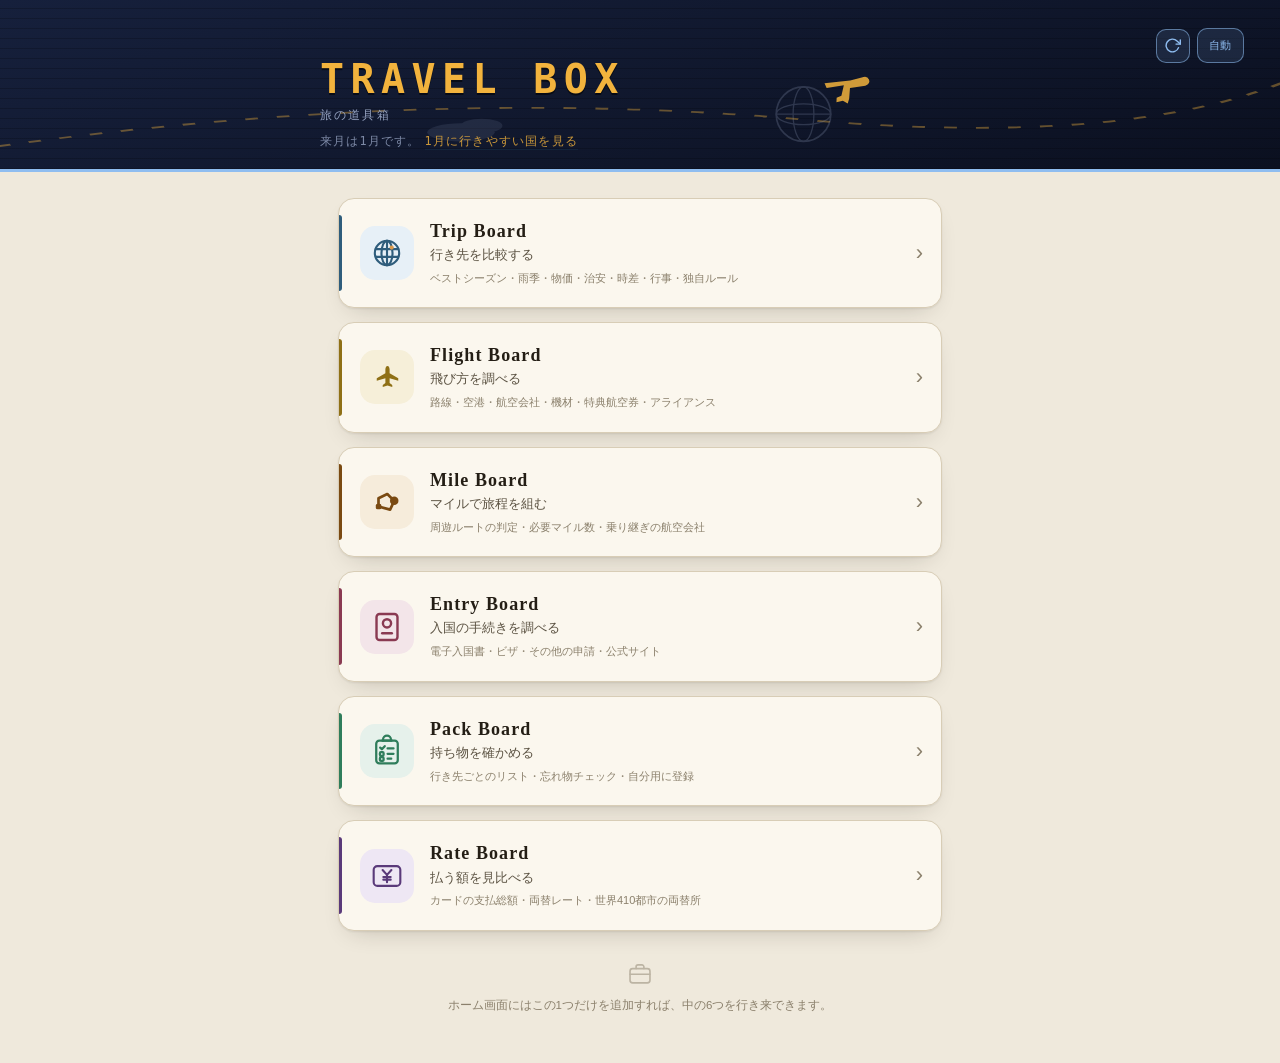
==== commit 2a6029de: "更新 2026-11-24 14:36" ====
--- a/index.html
+++ b/index.html
@@ -32,9 +32,9 @@
 </script>
 <!-- ★ ?v= は「読み込み直させるための版番号」です。
      css を直したら、ここを1つ上げてください。 -->
-<link rel="stylesheet" href="css/entry.css?v=20260822a">
+<link rel="stylesheet" href="css/entry.css?v=20261124a">
 <!-- 旅の道具箱 共通デザイン。着せ替えなので、いちばん後ろで読みます -->
-<link rel="stylesheet" href="css/travel.css?v=20260822a">
+<link rel="stylesheet" href="css/travel.css?v=20261124a">
 </head>
 <body class="paper">
 
@@ -222,7 +222,7 @@
       <span class="app__body">
         <span class="app__name">Entry Board</span>
         <span class="app__desc">入国の手続きを調べる</span>
-        <span class="app__detail">電子入国書・ビザ・そのほかの申請・公式サイト</span>
+        <span class="app__detail">電子入国書・ビザ・その他の申請・公式サイト</span>
       </span>
       <span class="app__chev" aria-hidden="true">›</span>
     </a>
@@ -240,7 +240,7 @@
     </a>
 
     <!-- ★ リンク先が他の4つと違います。
-         外貨計算アプリの実体は ~/Coding/外貨計算/ にあり、Travel Box の中には
+         外貨計算アプリの実体は ~/個人Claude/TravelBox/外貨計算/ にあり、Travel Box の中には
          置いていません（あちらは単独のアプリとしても公開しているためです）。
          組み立てのとき「Rate-Board/index.html」に書き換わります。
          配布用には web-haifu/、私用には web/ が入ります。 -->
@@ -250,7 +250,7 @@
       </span>
       <span class="app__body">
         <span class="app__name">Rate Board</span>
-        <span class="app__desc">払う額を見くらべる</span>
+        <span class="app__desc">払う額を見比べる</span>
         <span class="app__detail">カードの支払総額・両替レート・世界410都市の両替所</span>
       </span>
       <span class="app__chev" aria-hidden="true">›</span>
@@ -316,12 +316,12 @@
   } catch (e) { /* 保存できなくてもリンクは働きます */ }
 })();
 </script>
-<script src="js/update.js?v=20260822a"></script>
+<script src="js/update.js?v=20261124a"></script>
 
 <script>
 /* 世話係の登録。これが無いと sw.js は働きません。
    ★この行が入った版を上げた直後だけ、ホーム画面のアイコンを
-     いったん消して追加し直す必要があります（古いページには
+     一旦消して追加し直す必要があります（古いページには
      登録が入っていないため）。以降は自動で新しくなります。 */
 if ('serviceWorker' in navigator) {
   window.addEventListener('load', function () {
